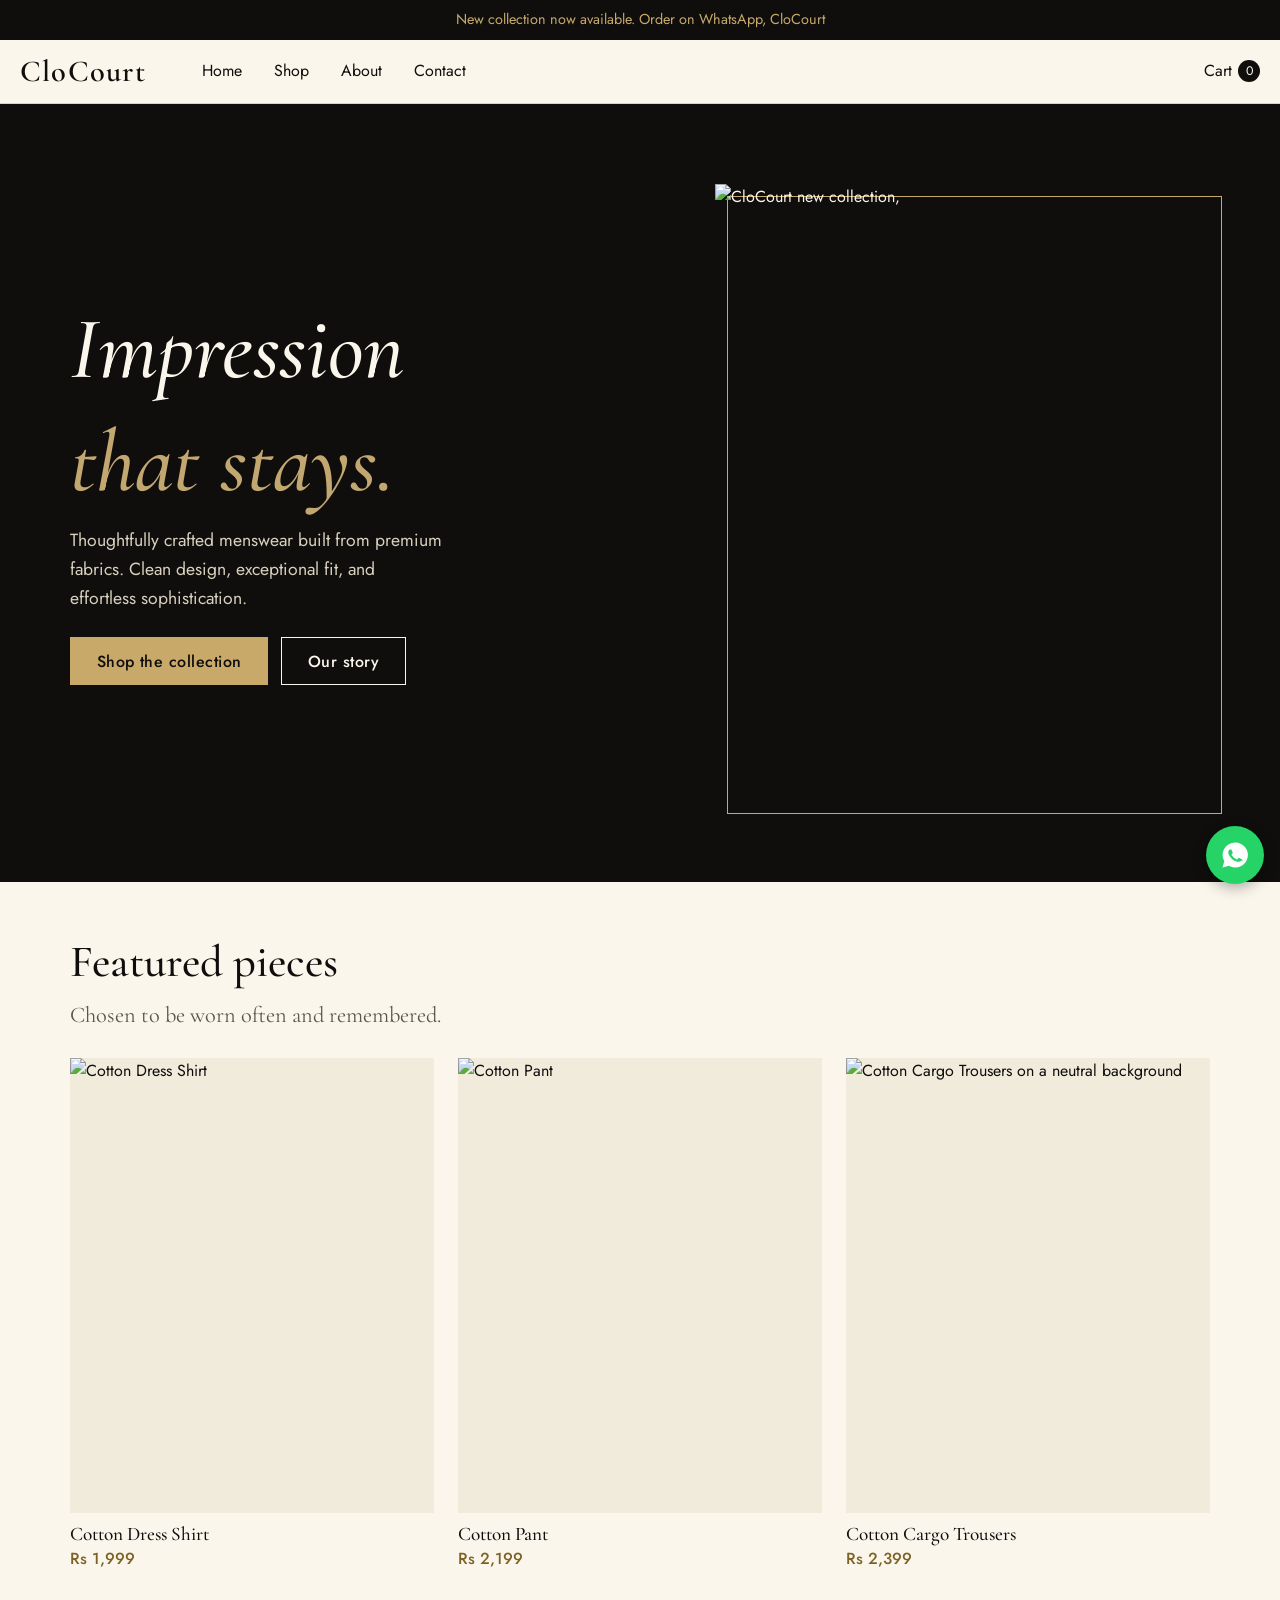
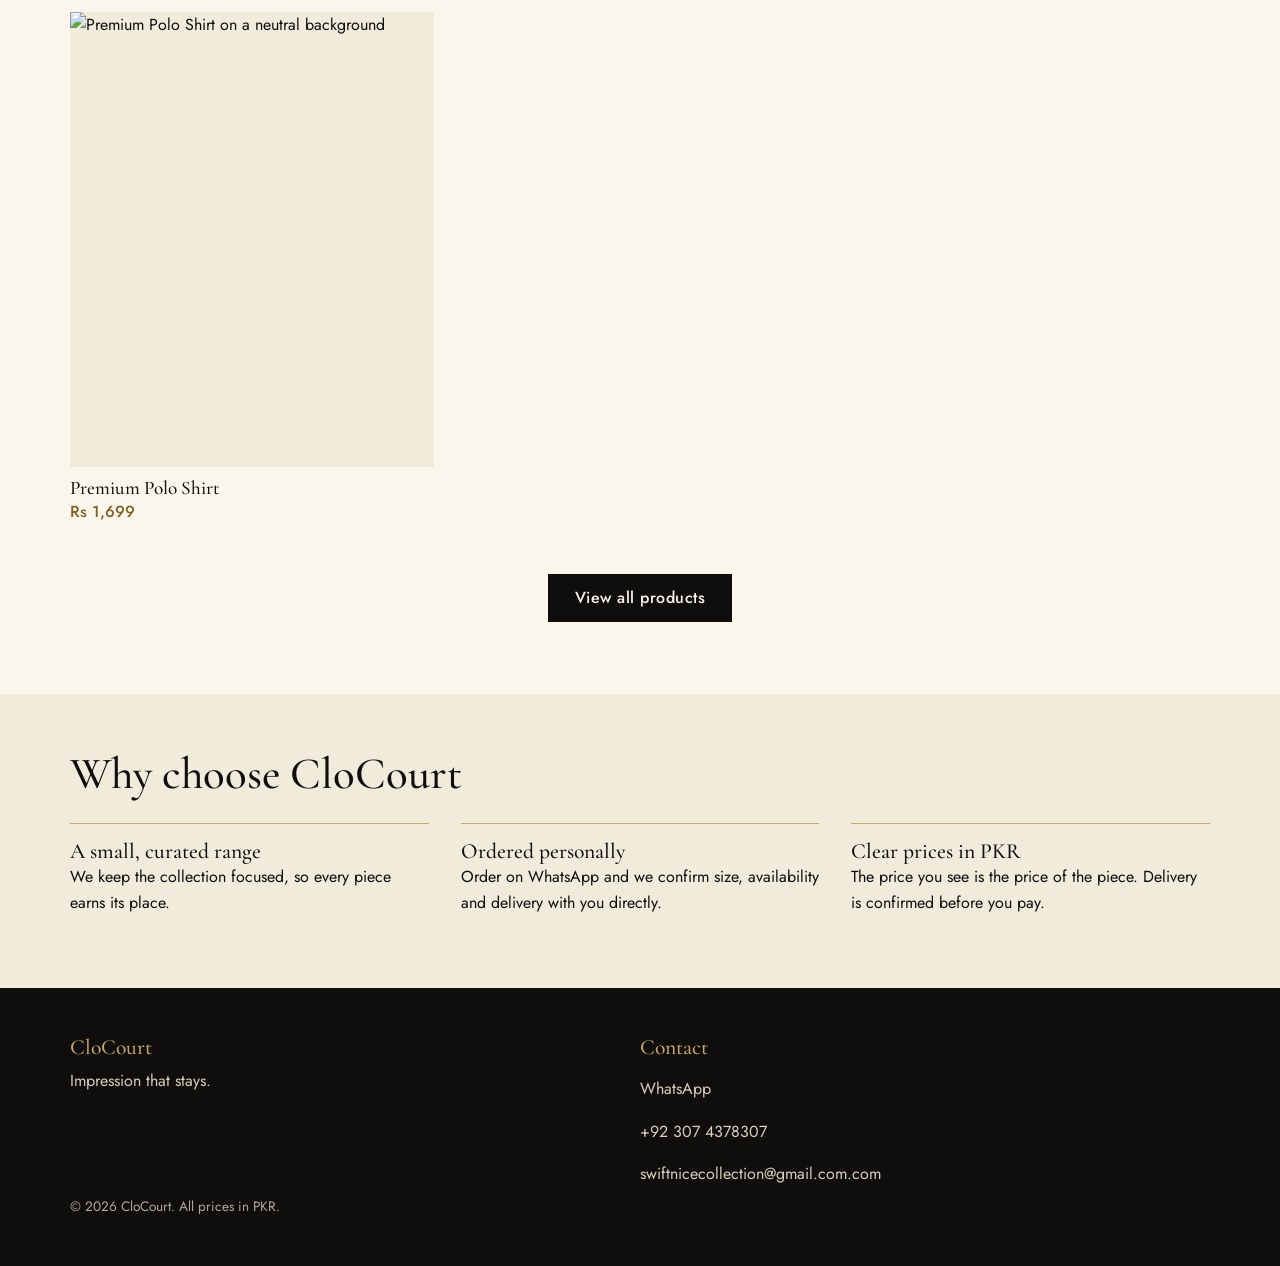
==== clocourt/index.html @ f30c7fbd "Add files via upload" ====
<!DOCTYPE html>
<html lang="en">
<head>
<meta charset="utf-8">
<meta name="viewport" content="width=device-width, initial-scale=1">
<title>CloCourt | Premium Men's Clothing</title>
<meta name="description" content="CloCourt is a premium men's clothing brand. A small curated collection in quiet luxury. Impression that stays. Order on WhatsApp.">
<!-- Open Graph: controls how links look when shared on WhatsApp and social media -->
<meta property="og:type" content="website">
<meta property="og:site_name" content="CloCourt">
<meta property="og:title" content="CloCourt | Premium Men's Clothing">
<meta property="og:description" content="CloCourt is a premium men's clothing brand. A small curated collection in quiet luxury. Impression that stays. Order on WhatsApp.">
<meta property="og:image" content="images/og.jpg">
<meta name="twitter:card" content="summary_large_image">
<link rel="preconnect" href="https://fonts.googleapis.com">
<link rel="preconnect" href="https://fonts.gstatic.com" crossorigin>
<link href="https://fonts.googleapis.com/css2?family=Cormorant+Garamond:ital,wght@0,500;0,600;1,500&family=Jost:wght@400;500&display=swap" rel="stylesheet">
<link rel="stylesheet" href="css/style.css">
</head>
<body data-page="home">
<!-- Header, footer and WhatsApp button are added by js/main.js so you edit them once -->
<div id="site-header"></div>
<main id="main">
<section class="hero">
  <div class="wrap">
    <div class="hero-text">
      <h1>Impression</h1>
      <h1 style="color: #C2A770;">that stays.</h1>
      <p>Thoughtfully crafted menswear built from premium fabrics. Clean design, exceptional fit, and effortless sophistication.</p>
      <div class="hero-cta">
        <a class="btn btn-gold" href="shop.html">Shop the collection</a>
        <a class="btn btn-line" href="about.html">Our story</a>
      </div>
    </div>
    <div class="hero-img"><img src="Z:\abubakar work\clocourt\images\hero.jpg" alt="CloCourt new collection," width="600" height="750"></div>
  </div>
</section>

<section class="section">
  <div class="wrap">
    <h2>Featured pieces</h2>
    <p class="lede">Chosen to be worn often and remembered.</p>
    <div class="grid" id="featured"></div>
    <p class="center"><a class="btn" href="shop.html">View all products</a></p>
  </div>
</section>

<section class="section alt">
  <div class="wrap">
    <h2>Why choose CloCourt</h2>
    <div class="features">
      <div><h3>A small, curated range</h3><p>We keep the collection focused, so every piece earns its place.</p></div>
      <div><h3>Ordered personally</h3><p>Order on WhatsApp and we confirm size, availability and delivery with you directly.</p></div>
      <div><h3>Clear prices in PKR</h3><p>The price you see is the price of the piece. Delivery is confirmed before you pay.</p></div>
    </div>
  </div>
</section>
</main>
<div id="site-footer"></div>
<script src="js/products.js"></script>
<script src="js/main.js"></script>
</body>
</html>
---- clocourt/css/style.css ----
/* ===== 1. VARIABLES: change colours and fonts here ===== */
:root{
  --black:#0f0e0d; --ivory:#faf6ec; --ivory-2:#f1ebdc;
  --gold:#c8a96a; --gold-dark:#7d6224;   /* gold-dark is for text on ivory (readable) */
  --muted:#5b564d; --line:#ddd3bd; --wa:#197a42;
  --serif:"Cormorant Garamond",Georgia,serif; --sans:"Jost",system-ui,sans-serif;
  --pad:1.25rem; --max:1180px;
}
/* ===== 2. BASE ===== */
*{box-sizing:border-box;margin:0}
html{scroll-behavior:smooth}
body{font-family:var(--sans);background:var(--ivory);color:var(--black);line-height:1.65;overflow-x:hidden}
img{max-width:100%;display:block;height:auto}
a{color:inherit;text-decoration:none}
h1,h2,h3{font-family:var(--serif);font-weight:500;line-height:1.1}
h1{font-size:clamp(2.8rem,10vw,5.5rem)} h2{font-size:clamp(1.9rem,5vw,2.8rem);margin-bottom:.6rem} h3{font-size:1.35rem}
.h-page{font-size:clamp(2.2rem,7vw,3.4rem);margin-bottom:.8rem}
p{margin-bottom:1rem} .muted{color:var(--muted)} .center{text-align:center;margin-top:2rem}
.lede{font-family:var(--serif);font-size:1.4rem;color:var(--muted);margin-bottom:1.5rem}
:focus-visible{outline:2px solid var(--gold-dark);outline-offset:3px}
.link{color:var(--gold-dark);text-decoration:underline;text-underline-offset:3px}

/* ===== 3. LAYOUT HELPERS ===== */
.wrap{max-width:var(--max);margin:auto;padding:0 var(--pad)}
.narrow{max-width:760px}
.section{padding:3.5rem 0} .alt{background:var(--ivory-2)}
.two{display:grid;gap:2.5rem}

/* ===== 4. BUTTONS (min 48px tall for easy tapping) ===== */
.btn{display:inline-flex;align-items:center;justify-content:center;min-height:48px;padding:0 1.6rem;border:1px solid var(--black);background:var(--black);color:var(--ivory);font:500 1rem var(--sans);letter-spacing:.03em;cursor:pointer;transition:background .25s,color .25s,border-color .25s}
.btn:hover{background:transparent;color:var(--black)}
.btn-gold{background:var(--gold);border-color:var(--gold);color:var(--black)} .btn-gold:hover{color:var(--gold)}
.btn-line{background:transparent;color:inherit;border-color:currentColor} .btn-line:hover{background:var(--ivory);color:var(--black)}
.btn-wa{background:var(--wa);border-color:var(--wa);color:#fff} .btn-wa:hover{background:transparent;color:var(--wa)}
.btn-block{width:100%}

/* ===== 5. HEADER + MOBILE MENU ===== */
.banner{background:var(--black);color:var(--gold);text-align:center;font-size:.9rem;padding:.5rem var(--pad)}
.site-header{position:sticky;top:0;z-index:50;display:flex;align-items:center;gap:.5rem;padding:.4rem var(--pad);background:var(--ivory);border-bottom:1px solid var(--line)}
.logo{font-family:var(--serif);font-size:1.9rem;font-weight:600;letter-spacing:.04em}
.cart-link{margin-left:auto;min-height:44px;display:flex;align-items:center;gap:.4rem}
.cart-count{background:var(--black);color:var(--ivory);border-radius:99px;min-width:22px;height:22px;display:inline-grid;place-items:center;font-size:.78rem}
.menu-btn{width:44px;height:44px;background:none;border:0;cursor:pointer;display:flex;flex-direction:column;justify-content:center;gap:6px;padding:0 10px}
.menu-btn span{height:2px;background:var(--black);transition:transform .3s,opacity .3s}
.menu-btn[aria-expanded="true"] span:nth-child(1){transform:translateY(8px) rotate(45deg)}
.menu-btn[aria-expanded="true"] span:nth-child(2){opacity:0}
.menu-btn[aria-expanded="true"] span:nth-child(3){transform:translateY(-8px) rotate(-45deg)}
.nav{display:none;position:absolute;top:100%;left:0;right:0;background:var(--ivory);border-bottom:1px solid var(--line);flex-direction:column}
.nav.open{display:flex}
.nav a{padding:.8rem var(--pad);min-height:48px;display:flex;align-items:center;border-top:1px solid var(--line)}
.nav a:hover{color:var(--gold-dark)}

/* ===== 6. HERO ===== */
.hero{background:var(--black);color:var(--ivory);overflow:hidden}
.hero .wrap{display:grid;gap:2.5rem;padding-top:3rem;padding-bottom:3.5rem}
.hero h1{font-style:italic;margin-bottom:1rem}
.hero p{max-width:34ch;color:#d8d0bd;font-size:1.1rem}
.hero-cta{display:flex;flex-wrap:wrap;gap:.8rem;margin-top:1.5rem}
.hero-img{position:relative}
.hero-img img{position:relative;z-index:1;width:100%}
.hero-img::after{content:"";position:absolute;inset:12px -12px -12px 12px;border:1px solid var(--gold)}

/* ===== 7. PRODUCT GRID + CARDS ===== */
.grid{display:grid;grid-template-columns:repeat(2,1fr);gap:1rem;margin-top:1.5rem}
.card{display:block}
.card .ph{overflow:hidden;background:var(--ivory-2);aspect-ratio:4/5}
.card img{width:100%;height:100%;object-fit:cover;transition:transform .6s ease}
.card:hover img{transform:scale(1.04)}
.card h3{margin-top:.7rem;font-size:1.2rem}
.price{color:var(--gold-dark);font-weight:500}

/* ===== 8. FEATURES ===== */
.features{display:grid;gap:1.5rem;margin-top:1.5rem}
.features>div{border-top:1px solid var(--gold);padding-top:1rem}

/* ===== 9. PRODUCT PAGE ===== */
.crumbs{font-size:.9rem;color:var(--muted);margin-bottom:1.2rem}
.pdp{display:grid;gap:2rem}
.pdp-img img{width:100%}
.pdp .price{font-size:1.5rem;margin-bottom:1rem}
.opt{border:0;padding:0;margin:1rem 0}
.opt legend{font-weight:500;margin-bottom:.4rem}
.chip{display:inline-block;margin:0 .4rem .4rem 0;position:relative}
.chip input{position:absolute;opacity:0;inset:0}
.chip span{display:inline-flex;align-items:center;justify-content:center;min-width:48px;min-height:44px;padding:0 1rem;border:1px solid var(--line);background:#fff;cursor:pointer;transition:all .2s}
.chip:hover span{border-color:var(--black)}
.chip input:checked+span{background:var(--black);color:var(--ivory);border-color:var(--black)}
.chip input:focus-visible+span{outline:2px solid var(--gold-dark);outline-offset:2px}
.qty{display:inline-flex;align-items:center;border:1px solid var(--line);background:#fff}
.qty button{width:44px;height:44px;border:0;background:none;font-size:1.3rem;cursor:pointer}
.qty span{min-width:36px;text-align:center}
.actions{display:grid;gap:.7rem;margin:1.5rem 0}
details{border-top:1px solid var(--line)}
details:last-of-type{border-bottom:1px solid var(--line)}
summary{min-height:48px;display:flex;align-items:center;cursor:pointer;font-weight:500}
details p,details table{margin-bottom:1rem}
table{border-collapse:collapse;width:100%} th,td{padding:.5rem;border-bottom:1px solid var(--line);text-align:left}

/* ===== 10. CART, FORMS, PAYMENT ===== */
.row{display:grid;grid-template-columns:72px 1fr;gap:1rem;padding:1rem 0;border-bottom:1px solid var(--line)}
.row-actions{grid-column:1/-1;display:flex;justify-content:space-between;align-items:center}
.row .link{background:none;border:0;min-height:44px;cursor:pointer;font:inherit}
.total{display:flex;justify-content:space-between;font-size:1.3rem;padding:1.2rem 0}
form{display:grid;gap:1rem}
label{display:grid;gap:.3rem;font-weight:500}
input,textarea{font:inherit;font-size:1rem;min-height:48px;padding:.7rem .8rem;border:1px solid var(--line);background:#fff;border-radius:0}
input:focus,textarea:focus{border-color:var(--black);outline:0}
.note{background:var(--ivory-2);border-left:3px solid var(--gold);padding:.8rem 1rem;margin-top:1rem}
.pay{border:1px solid var(--gold);padding:1.2rem;margin-top:2rem}
.pay img{margin-top:.8rem;background:#fff}

/* ===== 11. FOOTER, WHATSAPP BUTTON, TOAST ===== */
.site-footer{background:var(--black);color:#d8d0bd;padding:3rem 0 2rem;margin-top:0}
.site-footer .wrap{display:grid;gap:2rem}
.site-footer h3{color:var(--gold);margin-bottom:.5rem}
.site-footer a{display:inline-block;padding:.5rem 0;transition:color .2s} .site-footer a:hover{color:var(--gold)}
.copy{font-size:.85rem;opacity:.8}
.wa-float{position:fixed;right:1rem;bottom:1rem;z-index:60;width:58px;height:58px;border-radius:50%;background:#25d366;display:grid;place-items:center;box-shadow:0 4px 14px rgba(0,0,0,.3);transition:transform .25s}
.wa-float:hover{transform:scale(1.08)} .wa-float svg{width:30px;height:30px;fill:#fff}
.toast{position:fixed;left:50%;bottom:5.5rem;transform:translateX(-50%);background:var(--black);color:var(--ivory);padding:.8rem 1.2rem;z-index:70}

/* ===== 12. LARGER SCREENS ===== */
@media(min-width:768px){
  .menu-btn{display:none}
  .nav{display:flex;position:static;flex-direction:row;border:0;background:none;margin-left:2rem}
  .nav a{border:0;padding:0 1rem}
  .hero .wrap{grid-template-columns:1.1fr .9fr;align-items:center;padding-top:5rem;padding-bottom:5rem}
  .grid{grid-template-columns:repeat(3,1fr);gap:1.5rem}
  .features{grid-template-columns:repeat(3,1fr);gap:2rem}
  .pdp{grid-template-columns:1fr 1fr;gap:3rem}
  .two{grid-template-columns:1fr 1fr}
  .site-footer .wrap{grid-template-columns:2fr 1fr 1fr}
  .row{grid-template-columns:88px 1fr auto}.row-actions{grid-column:auto;flex-direction:column;align-items:flex-end}
}
@media(prefers-reduced-motion:reduce){*{transition:none!important;scroll-behavior:auto!important}}
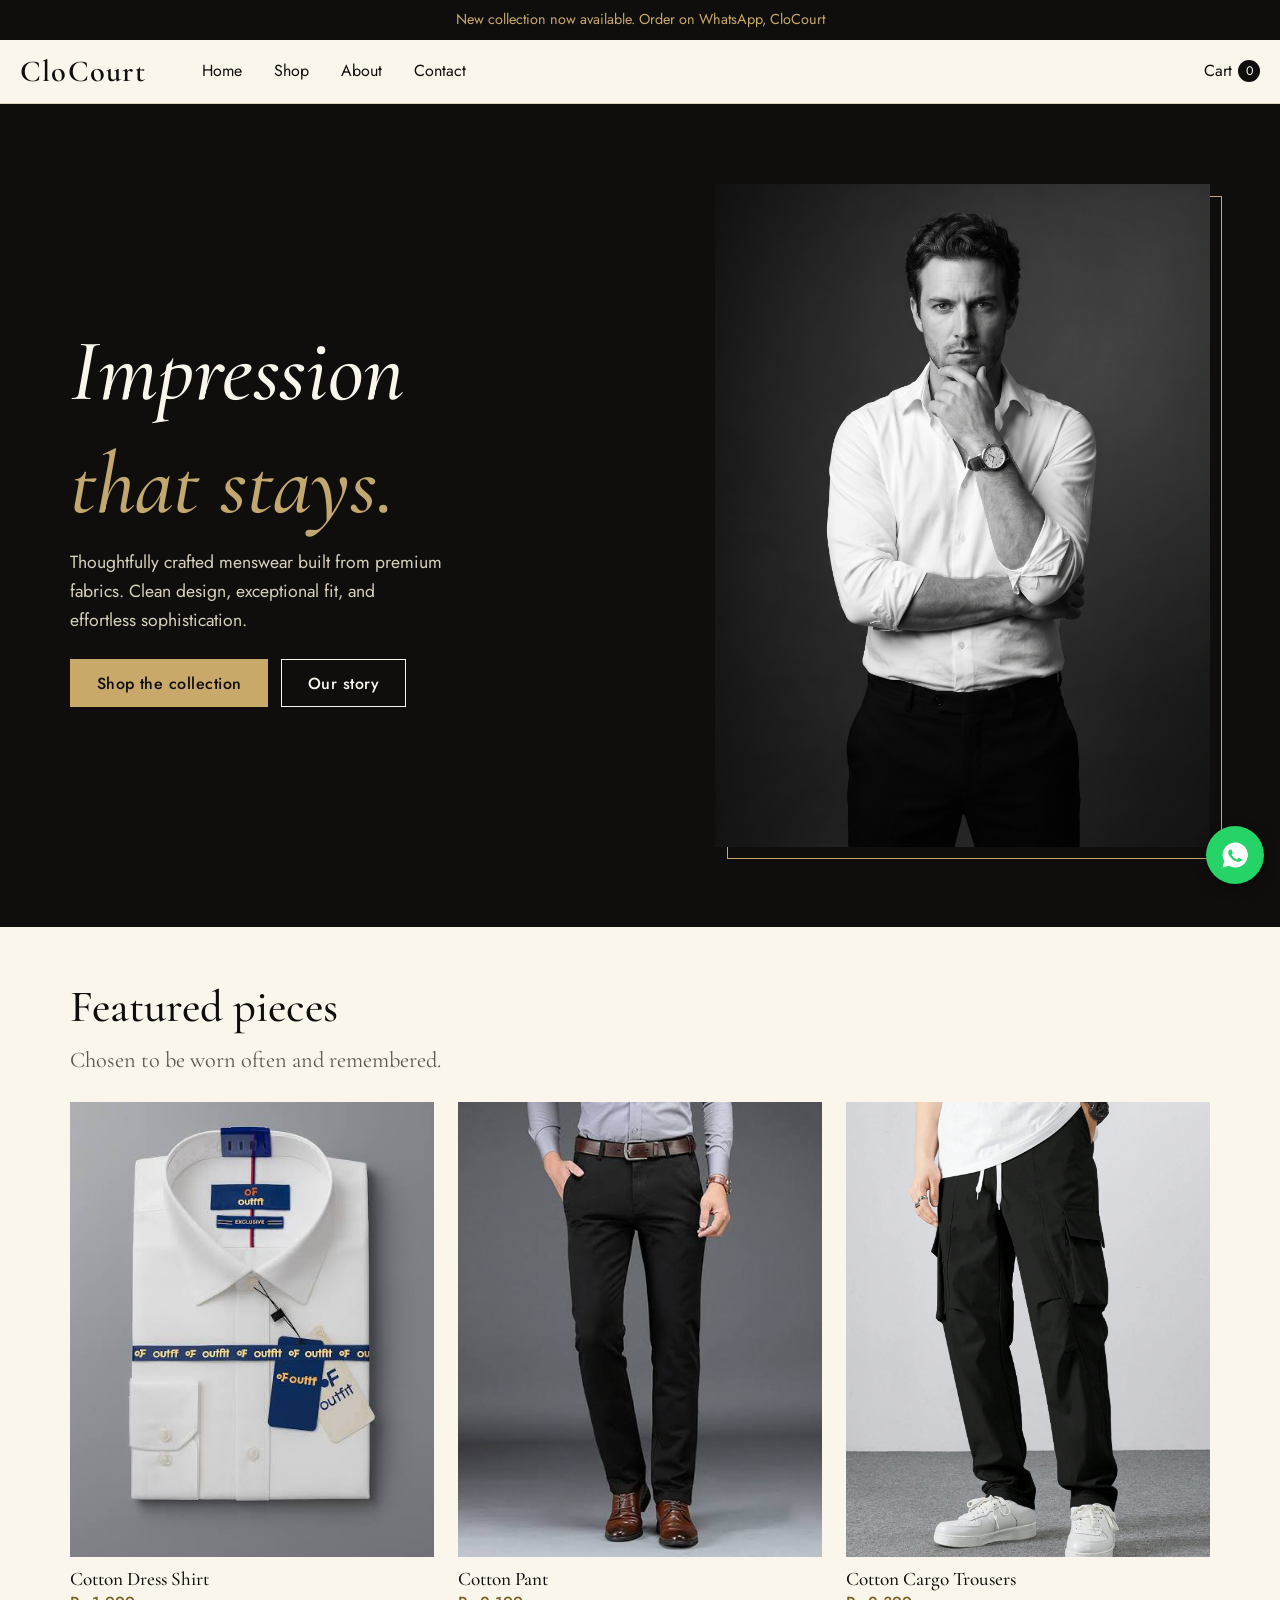
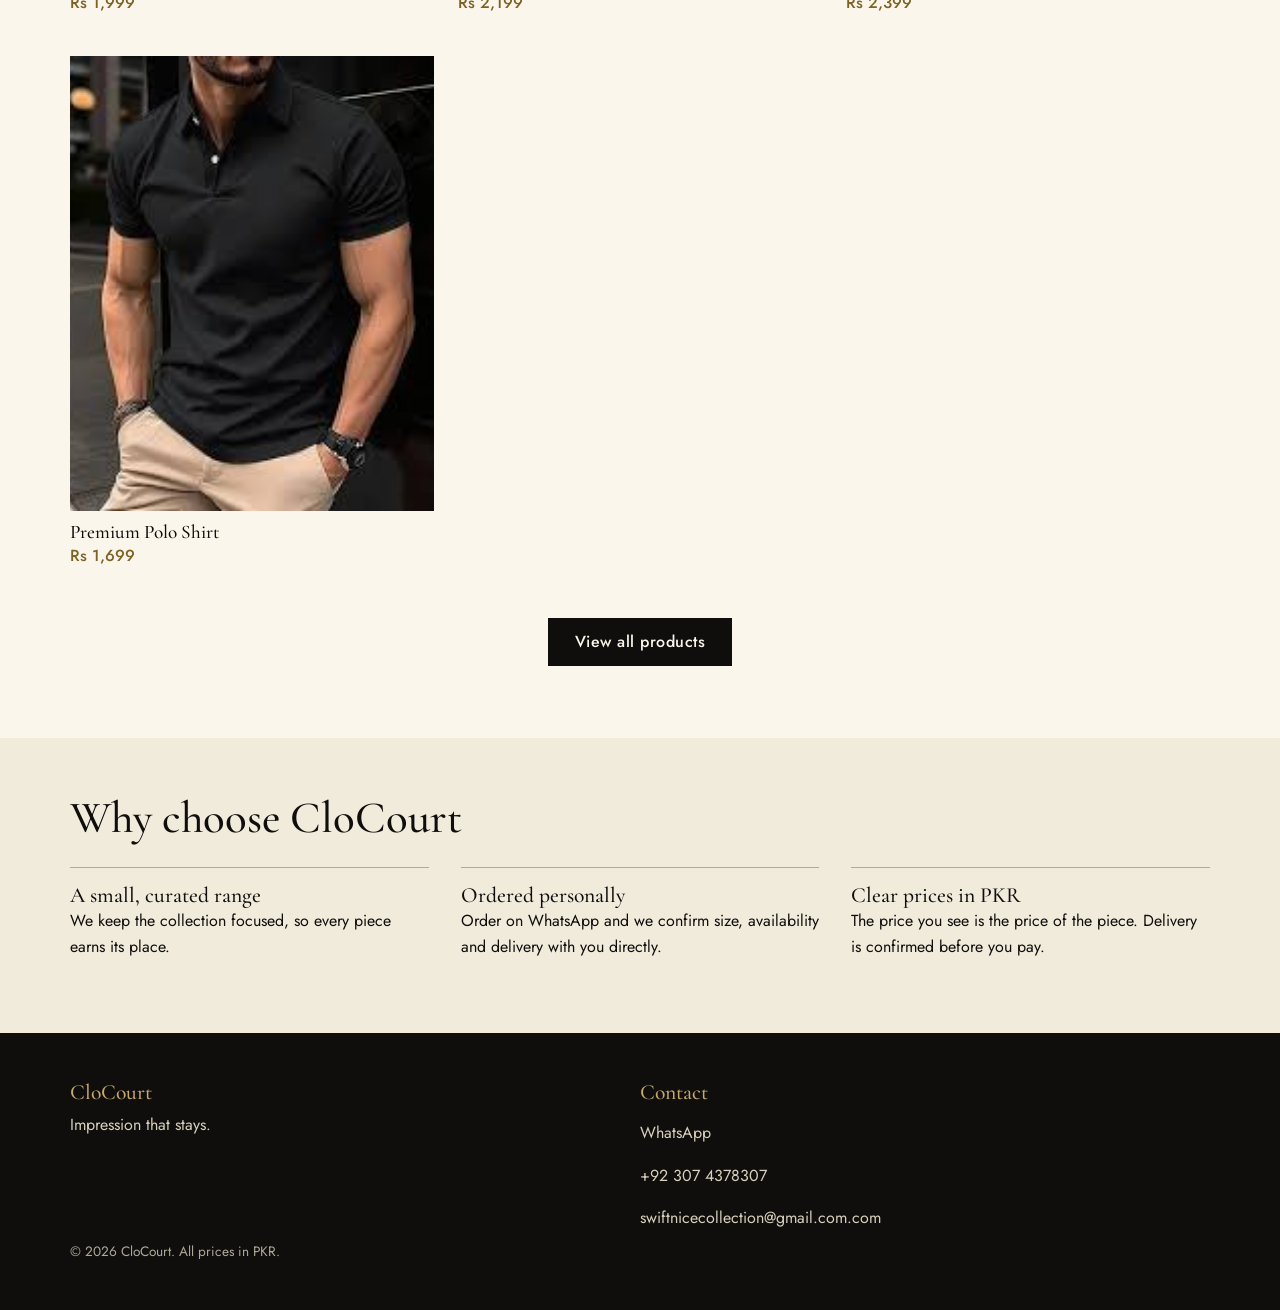
==== commit 351d26a2: "Fix hero image source path in index.html Updated image source path for hero image." ====
--- a/clocourt/index.html
+++ b/clocourt/index.html
@@ -32,7 +32,7 @@
         <a class="btn btn-line" href="about.html">Our story</a>
       </div>
     </div>
-    <div class="hero-img"><img src="Z:\abubakar work\clocourt\images\hero.jpg" alt="CloCourt new collection," width="600" height="750"></div>
+    <div class="hero-img"><img src="images\hero.jpg" alt="CloCourt new collection," width="600" height="750"></div>
   </div>
 </section>
 
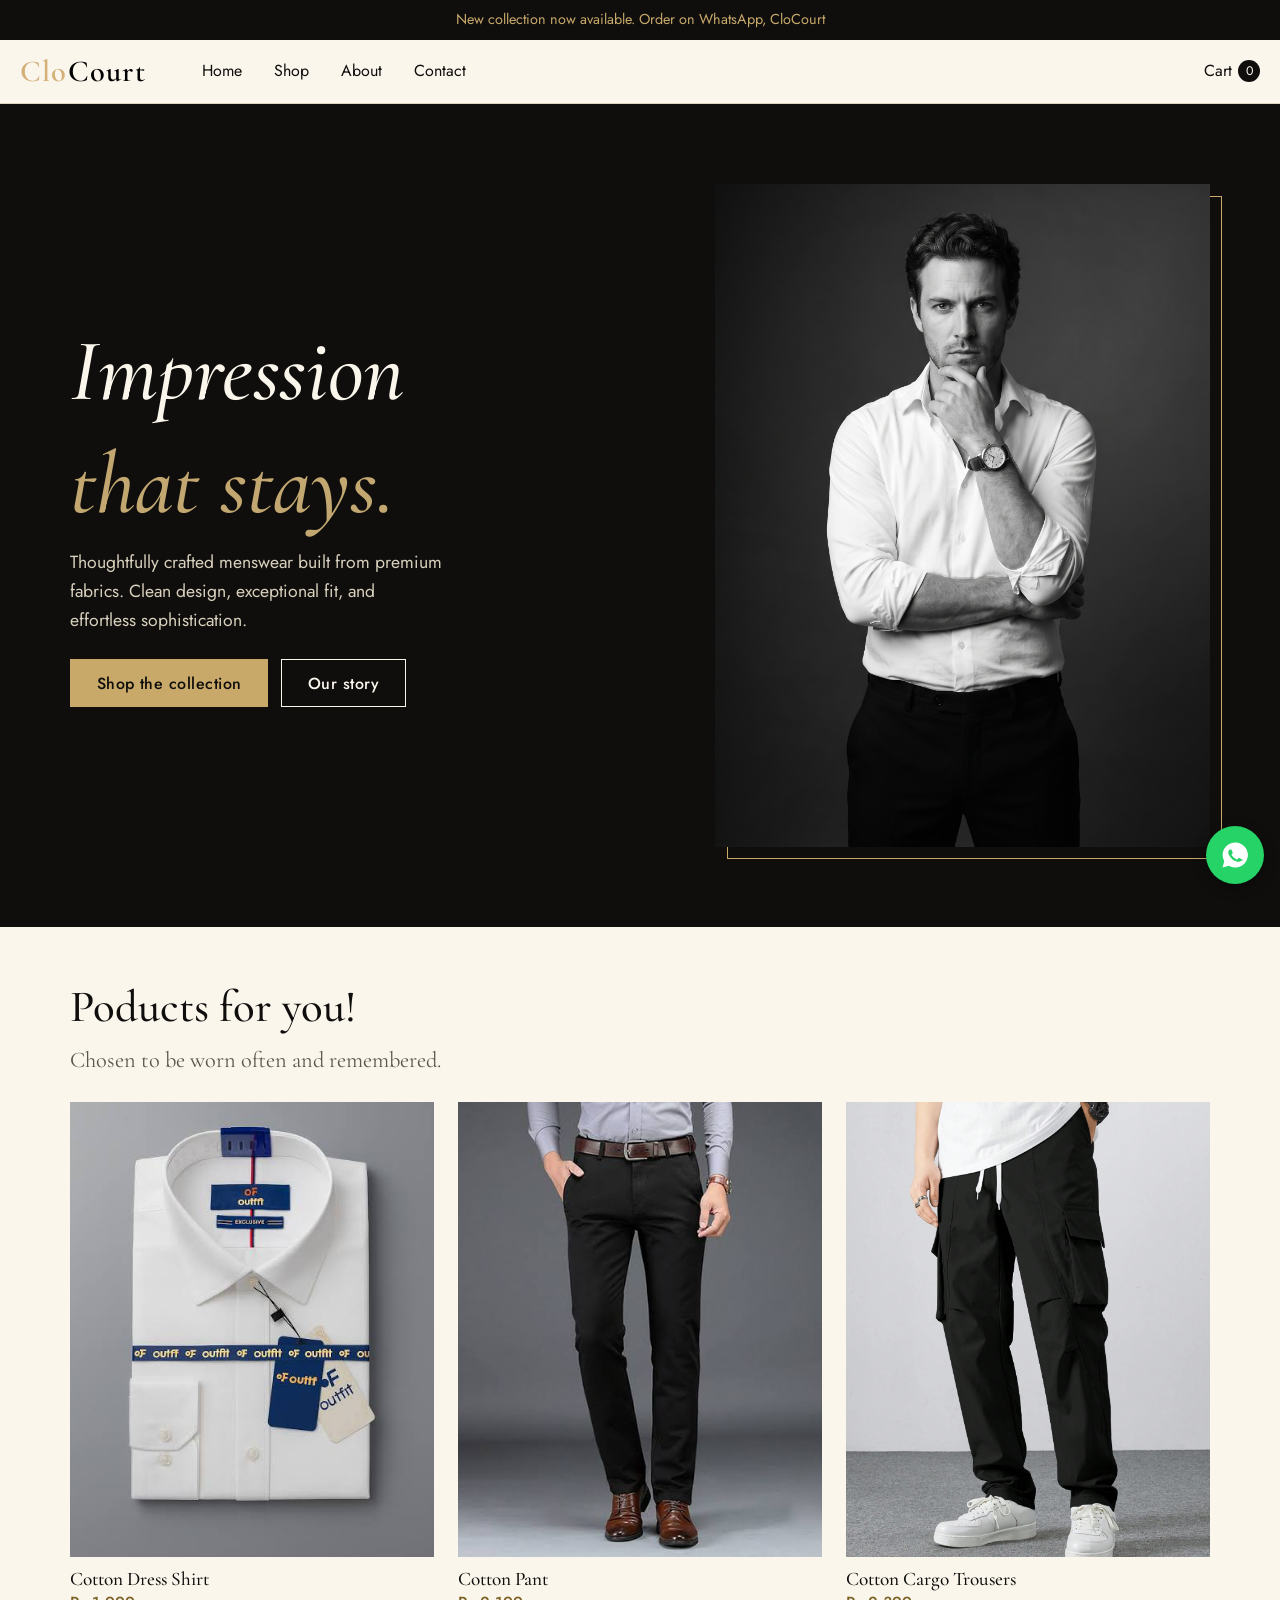
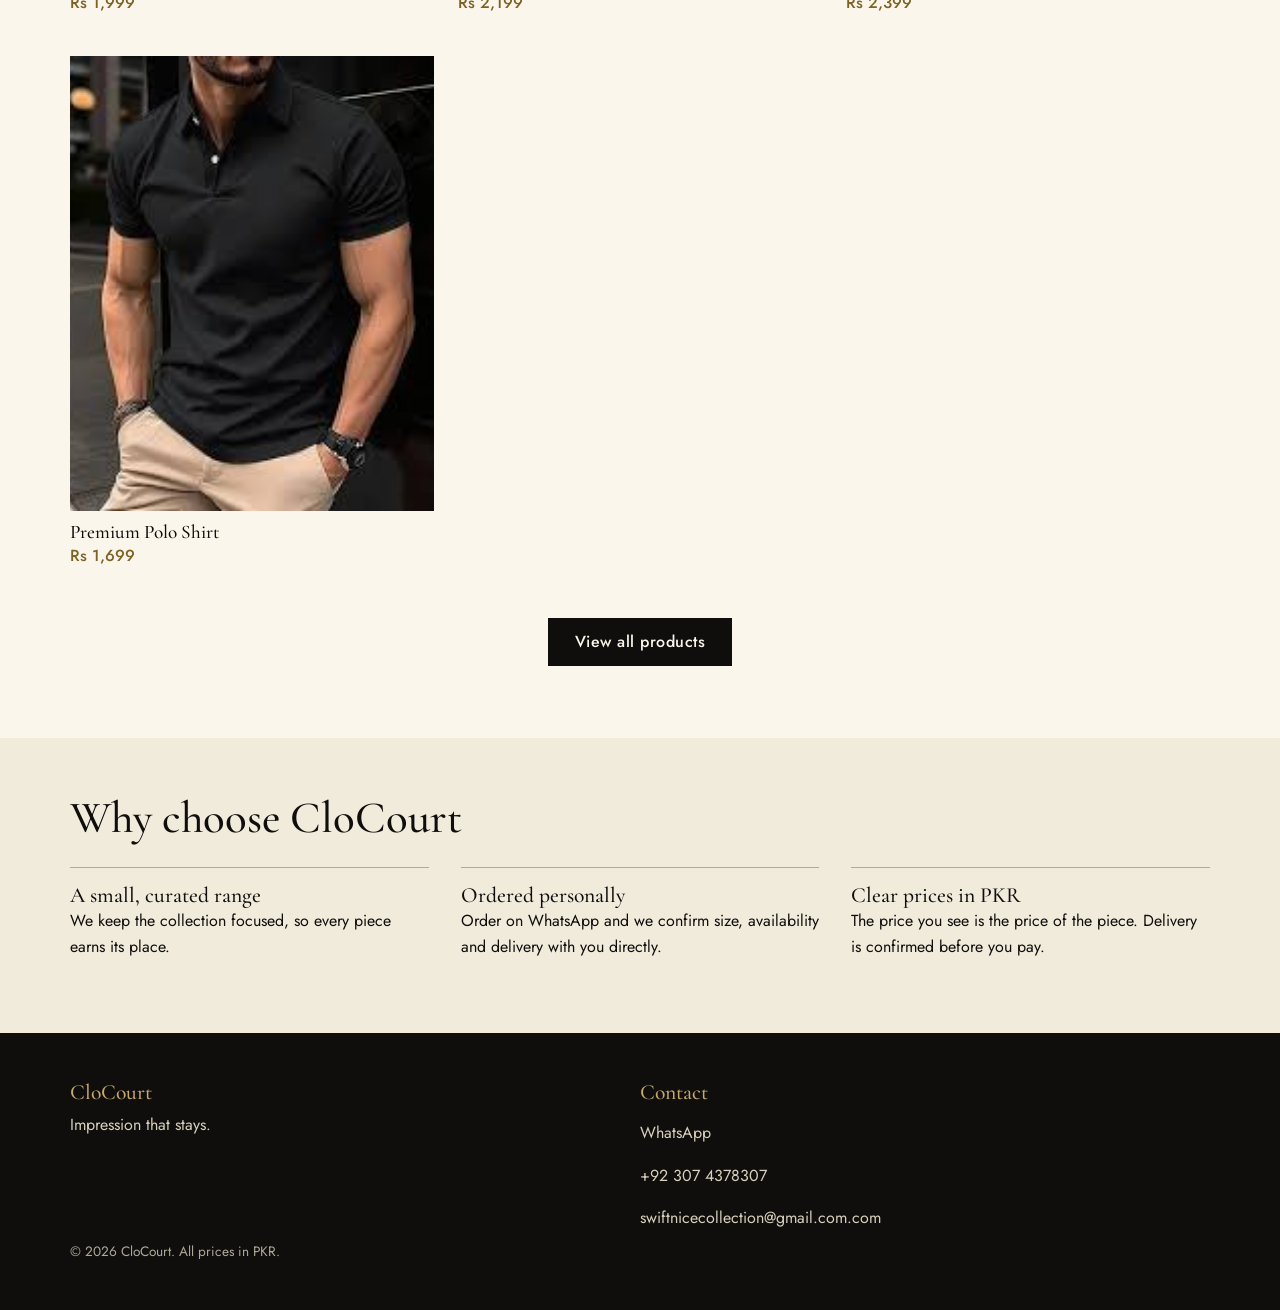
==== commit 4455776a: "Update section heading from 'Featured pieces' to 'Products for you!'" ====
--- a/clocourt/index.html
+++ b/clocourt/index.html
@@ -38,7 +38,7 @@
 
 <section class="section">
   <div class="wrap">
-    <h2>Featured pieces</h2>
+    <h2>Poducts for you!</h2>
     <p class="lede">Chosen to be worn often and remembered.</p>
     <div class="grid" id="featured"></div>
     <p class="center"><a class="btn" href="shop.html">View all products</a></p>
